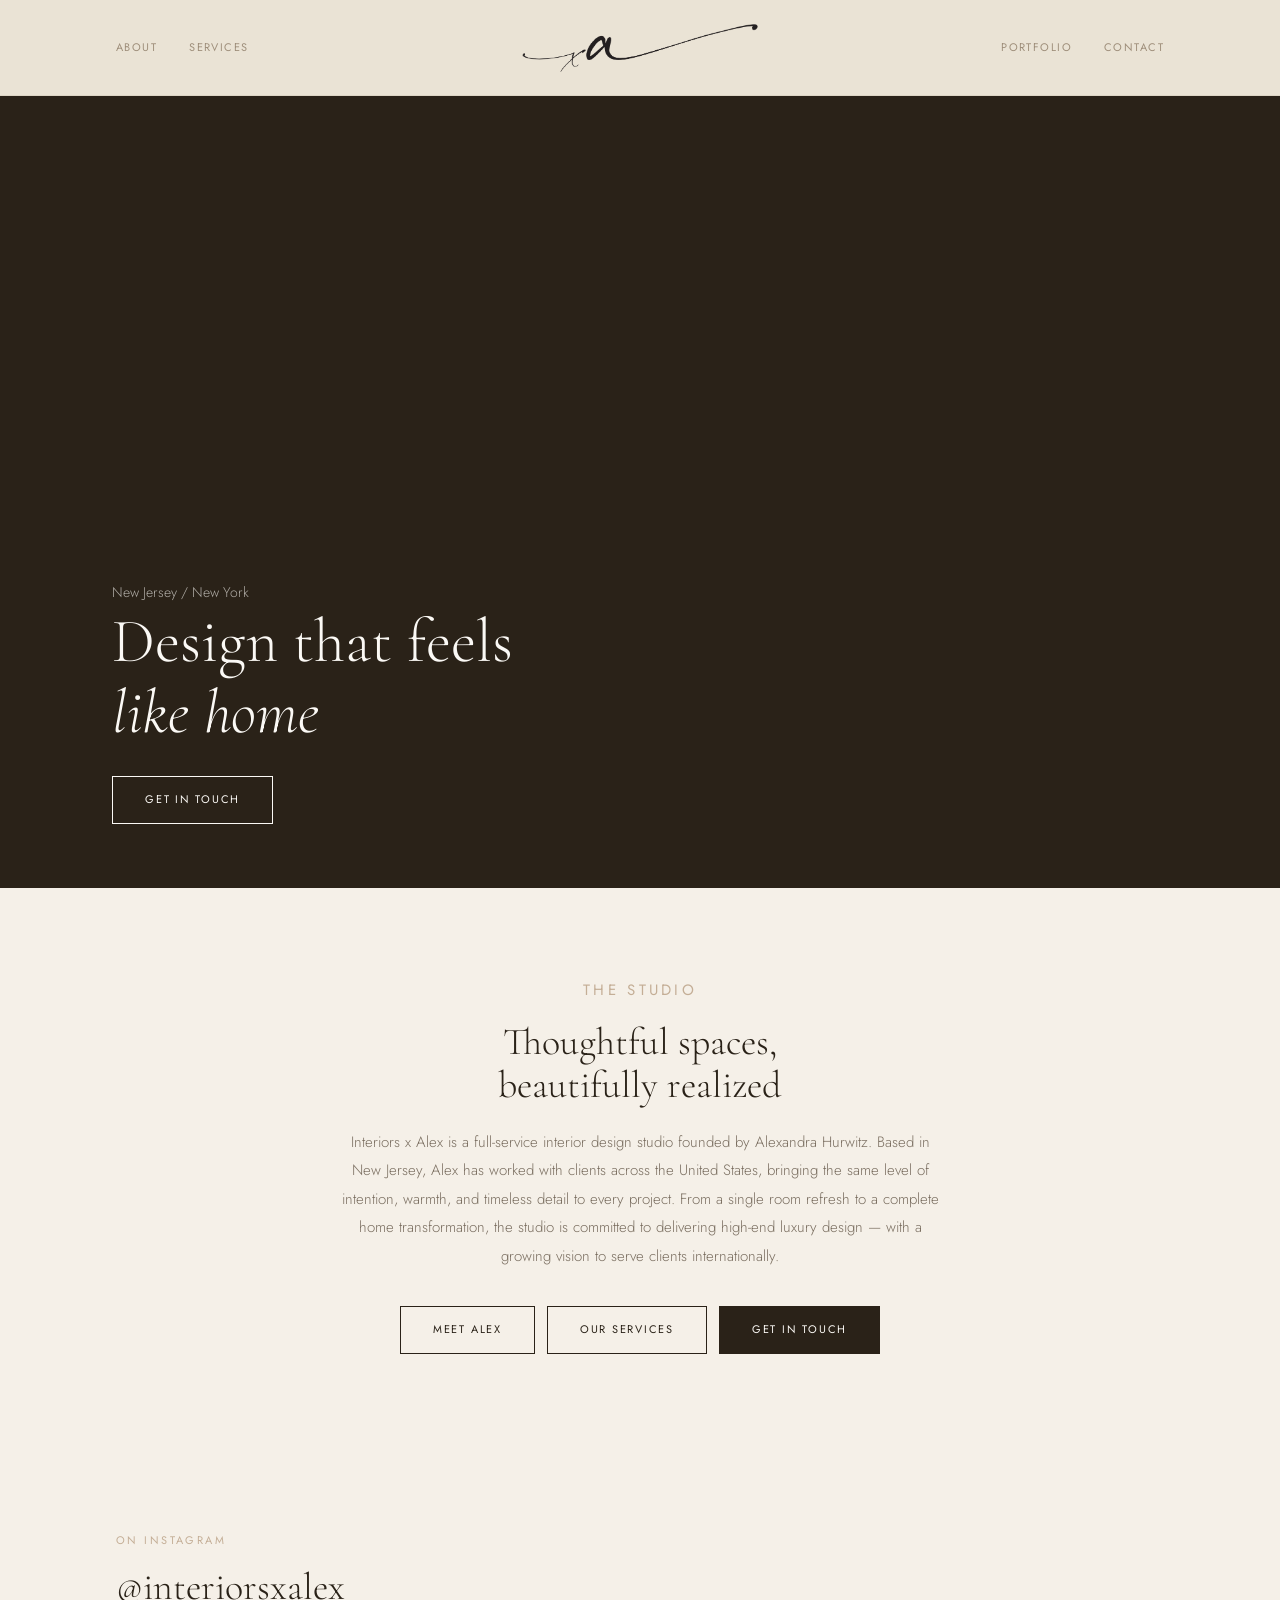
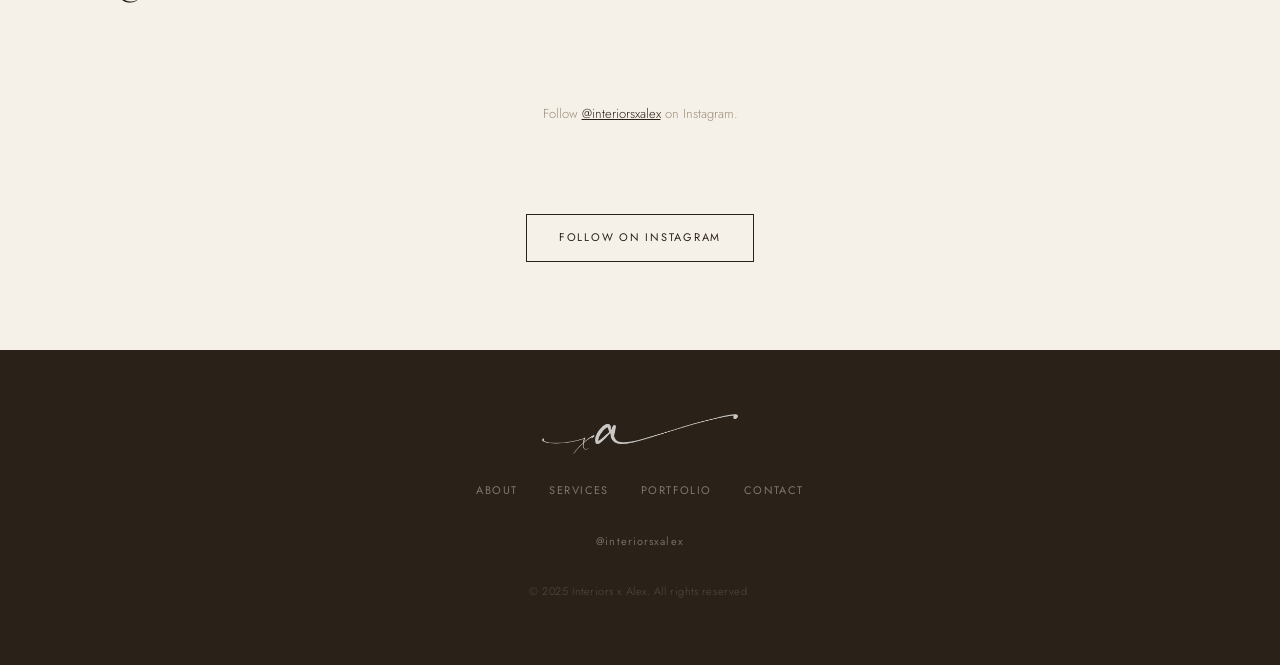
==== index.html @ ea7c3983 "Move mobile hero text to top, swap button to Contact Co-Authored-By: Claude Sonnet 4.6 <noreply@anth" ====
﻿<!DOCTYPE html>
<html lang="en">
<head>
  <meta charset="UTF-8">
  <meta name="viewport" content="width=device-width, initial-scale=1.0">
  <title>Interiors x Alex | Interior Design, New Jersey</title>
  <link rel="icon" href="assets/images/favicon.ico">
  <meta property="og:title" content="Interiors x Alex | Interior Design, New Jersey">
  <meta property="og:description" content="Full-service interior design studio founded by Alexandra Hurwitz. Serving clients across the United States with high-end luxury residential and commercial design.">
  <meta property="og:image" content="https://interiorsxalex.com/assets/images/og-image.jpg">
  <meta property="og:url" content="https://interiorsxalex.com">
  <meta property="og:type" content="website">
  <link rel="stylesheet" href="assets/css/style.css?v=4">
</head>
<body>

  <!-- NAV -->
  <nav class="site-nav">
    <div class="nav-inner">
      <ul class="nav-links left">
        <li><a href="/about">About</a></li>
        <li><a href="/services">Services</a></li>
      </ul>
      <a href="/" class="nav-logo-wrap">
        <img class="nav-logo" src="assets/images/logo.png" alt="Interiors x Alex">
      </a>
      <ul class="nav-links right">
        <li><a href="/portfolio">Portfolio</a></li>
        <li><a href="/contact">Contact</a></li>
      </ul>
      <button class="nav-toggle" aria-label="Menu">&#9776;</button>
    </div>
  </nav>

  <!-- HERO -->
  <section class="hero">
    <div class="hero-bg" style="background-image: url('assets/images/hero.jpg');"></div>
    <div class="hero-overlay"></div>
    <div class="hero-content">
      <p class=”eyebrow”>New Jersey / New York</p>
      <h1>Design that feels<br><em>like home</em></h1>
      <a href="/contact" class="btn btn-light">Get in Touch</a>
    </div>
  </section>

  <!-- STUDIO INTRO -->
  <section class="section studio-intro">
    <div class="container studio-intro-centered">
      <p class="eyebrow">The Studio</p>
      <h2>Thoughtful spaces,<br>beautifully realized</h2>
      <p>Interiors x Alex is a full-service interior design studio founded by Alexandra Hurwitz. Based in New Jersey, Alex has worked with clients across the United States, bringing the same level of intention, warmth, and timeless detail to every project. From a single room refresh to a complete home transformation, the studio is committed to delivering high-end luxury design — with a growing vision to serve clients internationally.</p>
      <div class="intro-actions">
        <a href="/about" class="btn btn-outline">Meet Alex</a>
        <a href="/services" class="btn btn-outline">Our Services</a>
        <a href="/contact" class="btn btn-espresso">Get in Touch</a>
      </div>
    </div>
  </section>

  <!-- INSTAGRAM FEED -->
  <section class="section insta-home-section">
    <div class="container">
      <div class="section-header">
        <p class="eyebrow">On Instagram</p>
        <h2>@interiorsxalex</h2>
      </div>
      <div class="insta-feed-grid" id="insta-feed-grid">
        <div class="insta-loading">Loading posts...</div>
      </div>
      <div class="section-cta">
        <a href="https://www.instagram.com/interiorsxalex" target="_blank" rel="noopener" class="btn btn-outline">Follow on Instagram</a>
      </div>
    </div>
  </section>

  <!-- FOOTER -->
  <footer class="site-footer">
    <div class="footer-inner">
      <div class="footer-logo">
        <img src="assets/images/logo.png" alt="Interiors x Alex">
      </div>
      <nav class="footer-nav">
        <a href="/about">About</a>
        <a href="/services">Services</a>
        <a href="/portfolio">Portfolio</a>
        <a href="/contact">Contact</a>
      </nav>
      <div class="footer-social">
        <a href="https://www.instagram.com/interiorsxalex" target="_blank" rel="noopener">@interiorsxalex</a>
      </div>
      <p class="footer-copy">&copy; 2025 Interiors x Alex. All rights reserved.</p>
    </div>
  </footer>

  <div class="mobile-nav-overlay">
    <button class="mobile-nav-close" aria-label="Close">&times;</button>
    <a href="/">Home</a>
    <a href="/about">About</a>
    <a href="/services">Services</a>
    <a href="/portfolio">Portfolio</a>
    <a href="/contact">Contact</a>
    <a href="https://www.instagram.com/interiorsxalex" target="_blank" rel="noopener" class="mobile-nav-social">@interiorsxalex</a>
  </div>

  <script src="assets/js/main.js?v=4"></script>
</body>
</html>
---- assets/css/style.css ----
@import url('https://fonts.googleapis.com/css2?family=Cormorant+Garamond:ital,wght@0,300;0,400;0,500;1,300;1,400&family=Jost:wght@300;400;500&display=swap');

*, *::before, *::after { margin: 0; padding: 0; box-sizing: border-box; }

:root {
  --ln: #EAE3D5;
  --cr: #F5F0E8;
  --ow: #FBF9F5;
  --es: #2A2218;
  --tp: #9E8E7A;
  --st: #7A6E60;
  --sd: #C4AE96;
  --wm: #DDD5C5;
}

html { scroll-behavior: smooth; }
body { background: var(--cr); color: var(--es); font-family: 'Jost', sans-serif; font-weight: 400; line-height: 1.6; }
a { text-decoration: none; color: inherit; }
img { display: block; max-width: 100%; }
h1, h2, h3 { font-family: 'Cormorant Garamond', serif; font-weight: 300; line-height: 1.15; }
h1 { font-size: 52px; }
h2 { font-size: 38px; }
h3 { font-size: 22px; }
h1 em, h2 em { font-style: italic; }
p { font-size: 14px; color: var(--st); line-height: 1.85; font-weight: 300; }

/* ─── UTILITIES ─── */
.container { max-width: 1160px; margin: 0 auto; padding: 0 56px; }
.section { padding: 88px 0; }
.eyebrow {
  font-size: 11px; letter-spacing: .22em; text-transform: uppercase;
  color: var(--sd); margin-bottom: 16px; font-family: 'Jost', sans-serif; font-weight: 400;
}
.eyebrow.light { color: var(--sd); }
.grid-2 { display: grid; grid-template-columns: 1fr 1fr; gap: 72px; align-items: center; }
.centered { text-align: center; }
.section-header { margin-bottom: 52px; }
.section-header h2 { margin-top: 8px; }
.section-cta { text-align: center; margin-top: 48px; }

/* ─── BUTTONS ─── */
.btn {
  display: inline-block; font-family: 'Jost', sans-serif;
  font-size: 11px; letter-spacing: .16em; text-transform: uppercase;
  padding: 14px 32px; border: 1px solid currentColor;
  transition: background .2s, color .2s;
  cursor: pointer;
}
.btn-light { color: var(--ow); border-color: var(--ow); }
.btn-light:hover { background: var(--ow); color: var(--es); }
.btn-outline { color: var(--es); border-color: var(--es); }
.btn-outline:hover { background: var(--es); color: var(--ow); }
.btn-espresso { background: var(--es); color: var(--ow); border-color: var(--es); }
.btn-espresso:hover { background: var(--st); border-color: var(--st); }
.btn-full { width: 100%; text-align: center; display: block; }

/* ─── NAV ─── */
.site-nav {
  background: var(--ln); height: 96px;
  border-bottom: 1px solid var(--wm);
  position: sticky; top: 0; z-index: 100;
}
.nav-inner {
  max-width: 1160px; margin: 0 auto; padding: 0 56px;
  height: 100%; display: flex; align-items: center; justify-content: space-between;
  position: relative;
}
.nav-links {
  display: flex; gap: 32px; list-style: none;
  font-size: 11px; letter-spacing: .13em; text-transform: uppercase; color: var(--tp);
}
.nav-links a { transition: color .2s; }
.nav-links a:hover, .nav-links a.active { color: var(--es); }
.nav-logo-wrap { position: absolute; left: 50%; transform: translateX(-50%); }
.nav-logo { height: 48px; width: auto; }
.nav-toggle { display: none; background: none; border: none; cursor: pointer; font-size: 20px; color: var(--es); }

/* ─── HERO (homepage) ─── */
.hero {
  position: relative; height: 88vh; min-height: 520px;
  overflow: hidden; display: flex; align-items: flex-end; background: var(--es);
}
.hero-bg {
  position: absolute; inset: 0;
  background-size: cover; background-position: center; opacity: .7;
}
.hero-overlay {
  position: absolute; inset: 0;
  background: linear-gradient(to top, rgba(42,34,24,.75) 0%, rgba(42,34,24,.08) 60%, transparent 100%);
}
.hero-content { position: relative; z-index: 2; padding: 64px 112px; width: 100%; }
.hero-content .eyebrow { color: var(--sd); }
.hero-content h1 { color: var(--ow); font-size: 62px; margin-bottom: 28px; }
.hero-content p { color: rgba(251,249,245,.65); max-width: 420px; }

/* ─── STUDIO INTRO ─── */
.studio-intro { background: var(--cr); }
.studio-intro-centered { max-width: 720px; margin: 0 auto; text-align: center; }
.studio-intro-centered h2 { margin: 12px 0 20px; }
.studio-intro-centered p { font-size: 15px; line-height: 1.9; }
.intro-actions { display: flex; gap: 12px; justify-content: center; flex-wrap: wrap; margin-top: 36px; }
.studio-text h2 { margin: 8px 0 20px; }
.studio-text p { margin-bottom: 28px; }
.studio-image img { width: 100%; aspect-ratio: 4/5; object-fit: cover; }

/* ─── COMMERCIAL BANNER ─── */
.commercial-banner { background: var(--es); }
.commercial-banner .eyebrow { color: var(--sd); }
.commercial-banner h2 { color: var(--ow); margin: 8px 0 20px; }
.commercial-banner p { color: rgba(251,249,245,.55); margin-bottom: 32px; }
.commercial-image img { width: 100%; aspect-ratio: 4/3; object-fit: cover; }

/* ─── PORTFOLIO PREVIEW ─── */
.portfolio-preview { background: var(--ow); }
.preview-grid {
  display: grid; grid-template-columns: 1fr 1fr;
  grid-template-rows: auto auto; gap: 3px;
}
.preview-tile { position: relative; overflow: hidden; display: block; background: var(--wm); }
.preview-tile img { width: 100%; height: 100%; object-fit: cover; transition: transform .6s; }
.preview-tile:hover img { transform: scale(1.04); }
.tile-label {
  position: absolute; bottom: 0; left: 0; right: 0;
  padding: 16px 18px;
  background: linear-gradient(to top, rgba(42,34,24,.65), transparent);
  font-size: 11px; letter-spacing: .1em; text-transform: uppercase;
  color: var(--ow);
}
.tile-large { grid-row: span 2; aspect-ratio: 3/4; }
.tile-small { aspect-ratio: 4/3; }

/* ─── SERVICES OVERVIEW (homepage) ─── */
.services-overview { background: var(--cr); }
.services-overview .services-grid {
  display: grid; grid-template-columns: repeat(4, 1fr); gap: 2px;
}
.services-overview .service-card {
  padding: 40px 28px; background: var(--ow); border: 1px solid var(--wm);
}
.service-icon { font-size: 10px; color: var(--sd); margin-bottom: 20px; letter-spacing: .2em; }
.service-card h3 { font-size: 20px; margin-bottom: 12px; }
.service-card p { font-size: 13px; }

/* ─── ABOUT PREVIEW (homepage) ─── */
.about-preview { background: var(--ln); }
.about-image img { width: 100%; aspect-ratio: 3/4; object-fit: cover; }
.about-text h2 { margin: 8px 0 20px; }
.about-text p { margin-bottom: 28px; }

/* ─── PAGE HEADER ─── */
.page-header {
  background: var(--es); padding: 64px 112px; text-align: center;
}
.page-header .eyebrow { color: var(--sd); }
.page-header h1 { color: var(--ow); margin-top: 8px; }

/* ─── TABS ─── */
.tabs-bar {
  background: var(--ow); border-bottom: 1px solid var(--wm);
  position: sticky; top: 96px; z-index: 99;
}
.tabs-inner { display: flex; justify-content: center; }
.tab-btn {
  font-family: 'Jost', sans-serif; font-size: 11px;
  letter-spacing: .15em; text-transform: uppercase; color: var(--tp);
  padding: 20px 48px; cursor: pointer; border: none; background: none;
  border-bottom: 2px solid transparent; margin-bottom: -1px; transition: all .2s;
}
.tab-btn:hover { color: var(--es); }
.tab-btn.active { color: var(--es); border-bottom-color: var(--es); }
.tab-panel { display: none; }
.tab-panel.active { display: block; }

/* ─── MOSAIC GRID ─── */
.mosaic-grid {
  display: grid; grid-template-columns: repeat(12, 1fr);
  grid-auto-rows: 200px; gap: 3px; padding: 24px 56px;
  max-width: 1160px; margin: 0 auto;
}
.mosaic-item { overflow: hidden; position: relative; cursor: pointer; background: var(--wm); }
.mosaic-item img { width: 100%; height: 100%; object-fit: cover; transition: transform .6s; }
.mosaic-item:hover img { transform: scale(1.05); }
.mosaic-label {
  position: absolute; bottom: 0; left: 0; right: 0;
  padding: 20px 18px;
  background: linear-gradient(to top, rgba(42,34,24,.7), transparent);
  opacity: 0; transition: opacity .3s; display: flex; flex-direction: column; gap: 3px;
}
.mosaic-item:hover .mosaic-label { opacity: 1; }
.mosaic-cat { font-size: 9px; letter-spacing: .14em; text-transform: uppercase; color: rgba(251,249,245,.65); }
.mosaic-title { font-family: 'Cormorant Garamond', serif; font-size: 16px; font-weight: 300; color: var(--ow); }
.c-6-3 { grid-column: span 6; grid-row: span 3; }
.c-6-2 { grid-column: span 6; grid-row: span 2; }
.c-3-2 { grid-column: span 3; grid-row: span 2; }
.c-4-2 { grid-column: span 4; grid-row: span 2; }
.c-3-1 { grid-column: span 3; grid-row: span 1; }
.c-4-1 { grid-column: span 4; grid-row: span 1; }

/* ─── DAY IN THE LIFE ─── */
.ditl-wrap { padding: 56px 0; }
.ditl-intro { text-align: center; padding: 0 56px 52px; }
.ditl-intro h2 { margin: 8px 0 16px; }
.ditl-intro p { max-width: 480px; margin: 0 auto 28px; }
.highlights-section { padding: 0 56px 40px; }
.highlights-label {
  font-size: 10px; letter-spacing: .2em; text-transform: uppercase;
  color: var(--tp); margin-bottom: 20px;
}
.highlights-row { display: flex; gap: 20px; overflow-x: auto; scrollbar-width: none; }
.highlights-row::-webkit-scrollbar { display: none; }
.highlight-bubble { display: flex; flex-direction: column; align-items: center; gap: 8px; flex-shrink: 0; }
.highlight-ring {
  width: 76px; height: 76px; border-radius: 50%; padding: 2.5px;
  background: linear-gradient(135deg, #C4AE96, #9E8E7A, #7A6E60);
  transition: transform .2s;
}
.highlight-bubble:hover .highlight-ring { transform: scale(1.06); }
.highlight-img {
  width: 100%; height: 100%; border-radius: 50%;
  border: 2.5px solid var(--cr); overflow: hidden;
}
.highlight-bubble span { font-size: 10px; color: var(--st); }
.insta-feed-section { padding: 0 56px 56px; }
.insta-feed-grid { display: grid; grid-template-columns: repeat(3, 1fr); gap: 3px; margin-bottom: 8px; }
.insta-tile { aspect-ratio: 1; overflow: hidden; position: relative; background: var(--wm); }
.insta-tile img { width: 100%; height: 100%; object-fit: cover; transition: transform .5s; }
.insta-tile:hover img { transform: scale(1.06); }
.insta-carousel-icon, .insta-video-icon {
  position: absolute; top: 8px; right: 8px;
  color: #fff; font-size: 14px; line-height: 1;
  text-shadow: 0 1px 3px rgba(0,0,0,.5);
  pointer-events: none;
}
.insta-loading, .insta-empty {
  grid-column: 1/-1; text-align: center; padding: 40px 0;
  color: var(--tp); font-size: 13px;
}
.insta-empty a { color: var(--es); text-decoration: underline; }

/* ─── ABOUT PAGE ─── */
.about-hero {
  position: relative; height: 60vh; min-height: 400px;
  overflow: hidden; display: flex; align-items: flex-end; background: var(--es);
}
.about-hero-bg {
  position: absolute; inset: 0;
  background-size: cover; background-position: top center; opacity: .7;
}
.bio-section { background: var(--cr); }
.bio-grid { display: grid; grid-template-columns: 2fr 1fr; gap: 80px; align-items: start; }
.bio-text h2 { margin: 8px 0 24px; }
.bio-text p { margin-bottom: 20px; }
.bio-text .btn { margin-top: 12px; }
.bio-image img { width: 100%; aspect-ratio: 3/4; object-fit: cover; }
.bio-credentials {
  display: flex; flex-direction: column; gap: 0;
  border-top: 1px solid var(--wm); margin-top: 24px;
}
.credential {
  padding: 20px 0; border-bottom: 1px solid var(--wm);
  display: flex; flex-direction: column; gap: 4px;
}
.cred-num { font-family: 'Cormorant Garamond', serif; font-size: 32px; font-weight: 300; color: var(--es); }
.cred-label { font-size: 10px; letter-spacing: .15em; text-transform: uppercase; color: var(--tp); }

/* ─── PHILOSOPHY ─── */
.philosophy-section { background: var(--ow); }
.philosophy-grid { display: grid; grid-template-columns: repeat(4, 1fr); gap: 1px; background: var(--wm); margin-top: 48px; }
.philosophy-card { background: var(--ow); padding: 40px 28px; }
.philosophy-num { font-size: 11px; letter-spacing: .18em; color: var(--sd); margin-bottom: 20px; }
.philosophy-card h3 { font-size: 20px; margin-bottom: 14px; }
.philosophy-card p { font-size: 13px; }

/* ─── PRESS ─── */
.press-section { background: var(--cr); }
.press-logos { display: flex; justify-content: center; gap: 56px; flex-wrap: wrap; margin-top: 40px; }
.press-name {
  font-family: 'Cormorant Garamond', serif; font-size: 18px; font-weight: 300;
  color: var(--wm); letter-spacing: .06em;
}

/* ─── SERVICES PAGE ─── */
.services-section { background: var(--cr); }
.services-detail-grid { display: flex; flex-direction: column; gap: 1px; margin-top: 0; background: var(--wm); }
.service-detail-card {
  display: grid; grid-template-columns: 80px 1fr; gap: 48px;
  padding: 48px; background: var(--ow);
}
.sdc-number {
  font-family: 'Cormorant Garamond', serif; font-size: 36px;
  font-weight: 300; color: var(--wm); padding-top: 4px;
}
.sdc-content h3 { font-size: 24px; margin-bottom: 16px; }
.sdc-content > p { margin-bottom: 24px; }
.service-includes { list-style: none; display: flex; flex-direction: column; gap: 8px; }
.service-includes li {
  font-size: 12px; color: var(--tp); letter-spacing: .04em;
  padding-left: 16px; position: relative;
}
.service-includes li::before {
  content: '—'; position: absolute; left: 0; color: var(--sd);
}

/* ─── COMMERCIAL SERVICES ─── */
.commercial-services-section { background: var(--es); padding: 88px 0; }
.commercial-services-header { text-align: center; margin-bottom: 56px; padding: 0 56px; }
.commercial-services-header .eyebrow { color: var(--sd); }
.commercial-services-header h2 { color: var(--ow); margin: 8px 0 16px; }
.commercial-services-sub { color: rgba(251,249,245,.5); max-width: 520px; margin: 0 auto; }
.commercial-specialty-grid {
  display: grid; grid-template-columns: repeat(4, 1fr);
  gap: 1px; background: rgba(221,213,197,.1);
  max-width: 1160px; margin: 0 auto; padding: 0 56px;
}
.specialty-card { background: var(--es); padding: 36px 28px; }
.specialty-icon { font-size: 8px; color: var(--sd); margin-bottom: 20px; letter-spacing: .3em; }
.specialty-card h3 { font-size: 18px; color: var(--ow); margin-bottom: 12px; }
.specialty-card p { font-size: 12px; color: rgba(251,249,245,.45); line-height: 1.85; }

/* ─── PROCESS ─── */
.process-section { background: var(--ow); }
.process-steps {
  display: flex; align-items: flex-start; gap: 0;
  margin-top: 52px;
}
.process-step { flex: 1; padding: 0 24px; }
.step-num {
  font-family: 'Cormorant Garamond', serif; font-size: 40px;
  font-weight: 300; color: var(--wm); margin-bottom: 16px;
}
.process-step h3 { font-size: 18px; margin-bottom: 12px; }
.process-step p { font-size: 13px; }
.process-connector {
  width: 1px; background: var(--wm); height: 60px;
  margin-top: 20px; flex-shrink: 0;
}

/* ─── SERVICES CTA ─── */
.services-cta { background: var(--ln); }
.services-cta h2 { margin: 8px 0 32px; }

/* ─── CONTACT PAGE ─── */
.contact-split {
  display: grid; grid-template-columns: 1fr 1fr;
  min-height: calc(100vh - 72px);
}
.contact-info {
  background: var(--es); padding: 80px 64px;
  display: flex; flex-direction: column; justify-content: center;
}
.contact-info .eyebrow { color: var(--sd); }
.contact-info h1 { color: var(--ow); margin: 8px 0 24px; }
.contact-intro { color: rgba(251,249,245,.55); margin-bottom: 48px; }
.contact-details { display: flex; flex-direction: column; gap: 24px; margin-bottom: 40px; }
.contact-detail-item { display: flex; flex-direction: column; gap: 4px; }
.contact-detail-label {
  font-size: 10px; letter-spacing: .18em; text-transform: uppercase; color: var(--sd);
}
.contact-detail-value { font-size: 14px; color: var(--ow); font-weight: 300; }
.contact-detail-value a { color: var(--ow); opacity: .7; transition: opacity .2s; }
.contact-detail-value a:hover { opacity: 1; }
.contact-availability { padding-top: 32px; border-top: 1px solid rgba(221,213,197,.12); }
.contact-availability p { color: rgba(251,249,245,.35); font-size: 12px; }
.contact-form-wrap {
  background: var(--cr); padding: 80px 64px;
  display: flex; flex-direction: column; justify-content: center;
}
.contact-form { display: flex; flex-direction: column; gap: 0; }
.form-row { display: grid; grid-template-columns: 1fr 1fr; gap: 24px; }
.form-group { margin-bottom: 28px; }
.form-group label {
  font-size: 10px; letter-spacing: .16em; text-transform: uppercase;
  color: var(--tp); display: block; margin-bottom: 10px;
}
.form-group input,
.form-group textarea,
.form-group select {
  width: 100%; background: var(--cr); border: none;
  border-bottom: 1px solid var(--wm); padding: 10px 0;
  font-size: 14px; color: var(--es); font-family: 'Jost', sans-serif;
  font-weight: 300; outline: none; transition: border-color .2s;
  -webkit-appearance: none; border-radius: 0;
}
.form-group select option { background: var(--cr); color: var(--es); }
.form-group input:focus,
.form-group textarea:focus,
.form-group select:focus { border-bottom-color: var(--es); }
.form-group input::placeholder,
.form-group textarea::placeholder { color: var(--wm); }
.form-group textarea { resize: none; height: 100px; }
.form-note { font-size: 11px; color: var(--tp); text-align: center; margin-top: 16px; }
.form-success { font-size: 16px; text-align: center; padding: 40px 0; color: var(--es); }
.form-error { color: #c0392b; font-size: 13px; text-align: center; margin-top: 12px; }

/* ─── FOOTER ─── */
.site-footer { background: var(--es); padding: 64px 56px; }
.footer-inner {
  max-width: 1160px; margin: 0 auto;
  display: flex; flex-direction: column; align-items: center; gap: 28px;
}
.footer-logo img {
  height: 40px; width: auto;
  filter: brightness(0) invert(1); opacity: .75;
}
.footer-nav {
  display: flex; gap: 32px; font-size: 11px;
  letter-spacing: .13em; text-transform: uppercase;
}
.footer-nav a { color: rgba(251,249,245,.4); transition: color .2s; }
.footer-nav a:hover { color: rgba(251,249,245,.8); }
.footer-social a {
  font-size: 11px; letter-spacing: .1em; color: rgba(251,249,245,.35);
  transition: color .2s;
}
.footer-social a:hover { color: rgba(251,249,245,.7); }
.footer-copy { font-size: 11px; color: rgba(251,249,245,.2); letter-spacing: .05em; }

/* ─── MOBILE NAV OVERLAY ─── */
.mobile-nav-overlay {
  display: none;
  position: fixed; inset: 0; z-index: 200;
  background: var(--es);
  flex-direction: column;
  align-items: center; justify-content: center;
  gap: 0;
}
.mobile-nav-overlay.open { display: flex; }
.mobile-nav-overlay a {
  font-family: 'Cormorant Garamond', serif; font-size: 36px;
  font-weight: 300; color: var(--ow); letter-spacing: .04em;
  padding: 18px 0; border-bottom: 1px solid rgba(221,213,197,.1);
  width: 100%; text-align: center; transition: color .2s;
}
.mobile-nav-overlay a:last-of-type { border-bottom: none; }
.mobile-nav-overlay a:hover { color: var(--sd); }
.mobile-nav-close {
  position: absolute; top: 28px; right: 28px;
  background: none; border: none; color: var(--ow);
  font-size: 28px; cursor: pointer; line-height: 1;
}
.mobile-nav-social {
  margin-top: 40px; font-size: 11px; letter-spacing: .15em;
  text-transform: uppercase; color: rgba(251,249,245,.35);
}

/* ─── MOBILE ─── */
@media (max-width: 768px) {
  h1 { font-size: 34px; }
  h2 { font-size: 26px; }
  h3 { font-size: 18px; }
  p { font-size: 14px; }
  .container { padding: 0 20px; }
  .section { padding: 56px 0; }
  .eyebrow { font-size: 10px; }
  .btn { font-size: 10px; padding: 14px 28px; }

  /* nav */
  .site-nav { height: 72px; }
  .nav-inner { padding: 0 20px; }
  .nav-links { display: none; }
  .nav-toggle { display: block; font-size: 22px; position: relative; z-index: 10; }
  .nav-logo-wrap { position: absolute; left: 50%; transform: translateX(-50%); }
  .nav-logo { height: 36px; }

  /* hero */
  .hero { height: 75vh; min-height: 420px; }
  .hero-content { padding: 28px 20px 28px; align-self: flex-start; margin-top: 24px; }
  .hero-content h1 { font-size: 36px; line-height: 1.1; margin-bottom: 20px; }
  .hero-content .eyebrow { margin-bottom: 10px; }

  /* studio intro */
  .studio-intro .grid-2 { grid-template-columns: 1fr; gap: 32px; }
  .studio-image { order: -1; }
  .studio-image img { aspect-ratio: 16/9; }

  /* commercial */
  .commercial-banner .grid-2 { grid-template-columns: 1fr; gap: 32px; }
  .commercial-image img { aspect-ratio: 16/9; }

  /* portfolio preview */
  .preview-grid { grid-template-columns: 1fr; gap: 3px; }
  .tile-large { aspect-ratio: 4/3; grid-row: span 1; }
  .tile-small { aspect-ratio: 4/3; }

  /* services overview */
  .services-overview .services-grid { grid-template-columns: 1fr; gap: 2px; }
  .services-overview .service-card { padding: 28px 20px; }

  /* about preview */
  .about-preview .grid-2 { grid-template-columns: 1fr; gap: 32px; }
  .about-image img { aspect-ratio: 16/9; }

  /* page header */
  .page-header { padding: 48px 20px; }
  .page-header h1 { font-size: 36px; }

  /* tabs */
  .tabs-bar { top: 72px; overflow-x: auto; }
  .tabs-inner { justify-content: flex-start; padding: 0 4px; min-width: max-content; width: 100%; }
  .tab-btn { padding: 18px 24px; font-size: 10px; white-space: nowrap; }

  /* mosaic */
  .mosaic-grid {
    grid-template-columns: 1fr 1fr;
    grid-auto-rows: 180px;
    padding: 12px 12px; gap: 3px;
  }
  .c-6-3, .c-6-2, .c-4-2, .c-3-2 { grid-column: span 2; grid-row: span 2; }
  .c-4-1, .c-3-1 { grid-column: span 1; grid-row: span 1; }

  /* ditl */
  .ditl-wrap { padding: 40px 0; }
  .ditl-intro { padding: 0 20px 36px; }
  .highlights-section { padding: 0 20px 32px; }
  .insta-feed-section { padding: 0 20px 40px; }
  .insta-home-section .insta-feed-grid { grid-template-columns: repeat(2, 1fr); gap: 2px; }
  .insta-feed-grid { grid-template-columns: repeat(3, 1fr); gap: 2px; }
  .highlight-ring { width: 64px; height: 64px; }

  /* about page */
  .about-hero { height: 50vh; }
  .bio-section .bio-grid { grid-template-columns: 1fr; gap: 32px; }
  .bio-credentials { flex-direction: row; flex-wrap: wrap; }
  .credential { flex: 1; min-width: 100px; }
  .philosophy-grid { grid-template-columns: 1fr; gap: 2px; }
  .philosophy-card { padding: 28px 20px; }
  .press-logos { gap: 24px; }

  /* services page */
  .services-detail-grid { gap: 8px; background: none; }
  .service-detail-card { grid-template-columns: 1fr; gap: 12px; padding: 28px 20px; }
  .sdc-number { font-size: 24px; }
  .commercial-specialty-grid { grid-template-columns: 1fr 1fr; gap: 1px; padding: 0 20px; }
  .commercial-services-header { padding: 0 20px; }
  .process-steps { flex-direction: column; gap: 0; }
  .process-step { padding: 28px 20px; border-bottom: 1px solid var(--wm); }
  .process-step:last-child { border-bottom: none; }
  .process-connector { display: none; }
  .services-cta .container { padding: 0 20px; }

  /* contact */
  .contact-split { grid-template-columns: 1fr; min-height: auto; }
  .contact-info { padding: 48px 20px; }
  .contact-info h1 { font-size: 32px; }
  .contact-form-wrap { padding: 40px 20px 56px; }
  .form-row { grid-template-columns: 1fr; gap: 0; }
  .form-group input,
  .form-group textarea,
  .form-group select { font-size: 16px; } /* prevents iOS zoom on focus */

  /* footer */
  .site-footer { padding: 48px 20px; }
  .footer-nav { flex-wrap: wrap; justify-content: center; gap: 12px 20px; }
  .footer-logo img { height: 32px; }
}
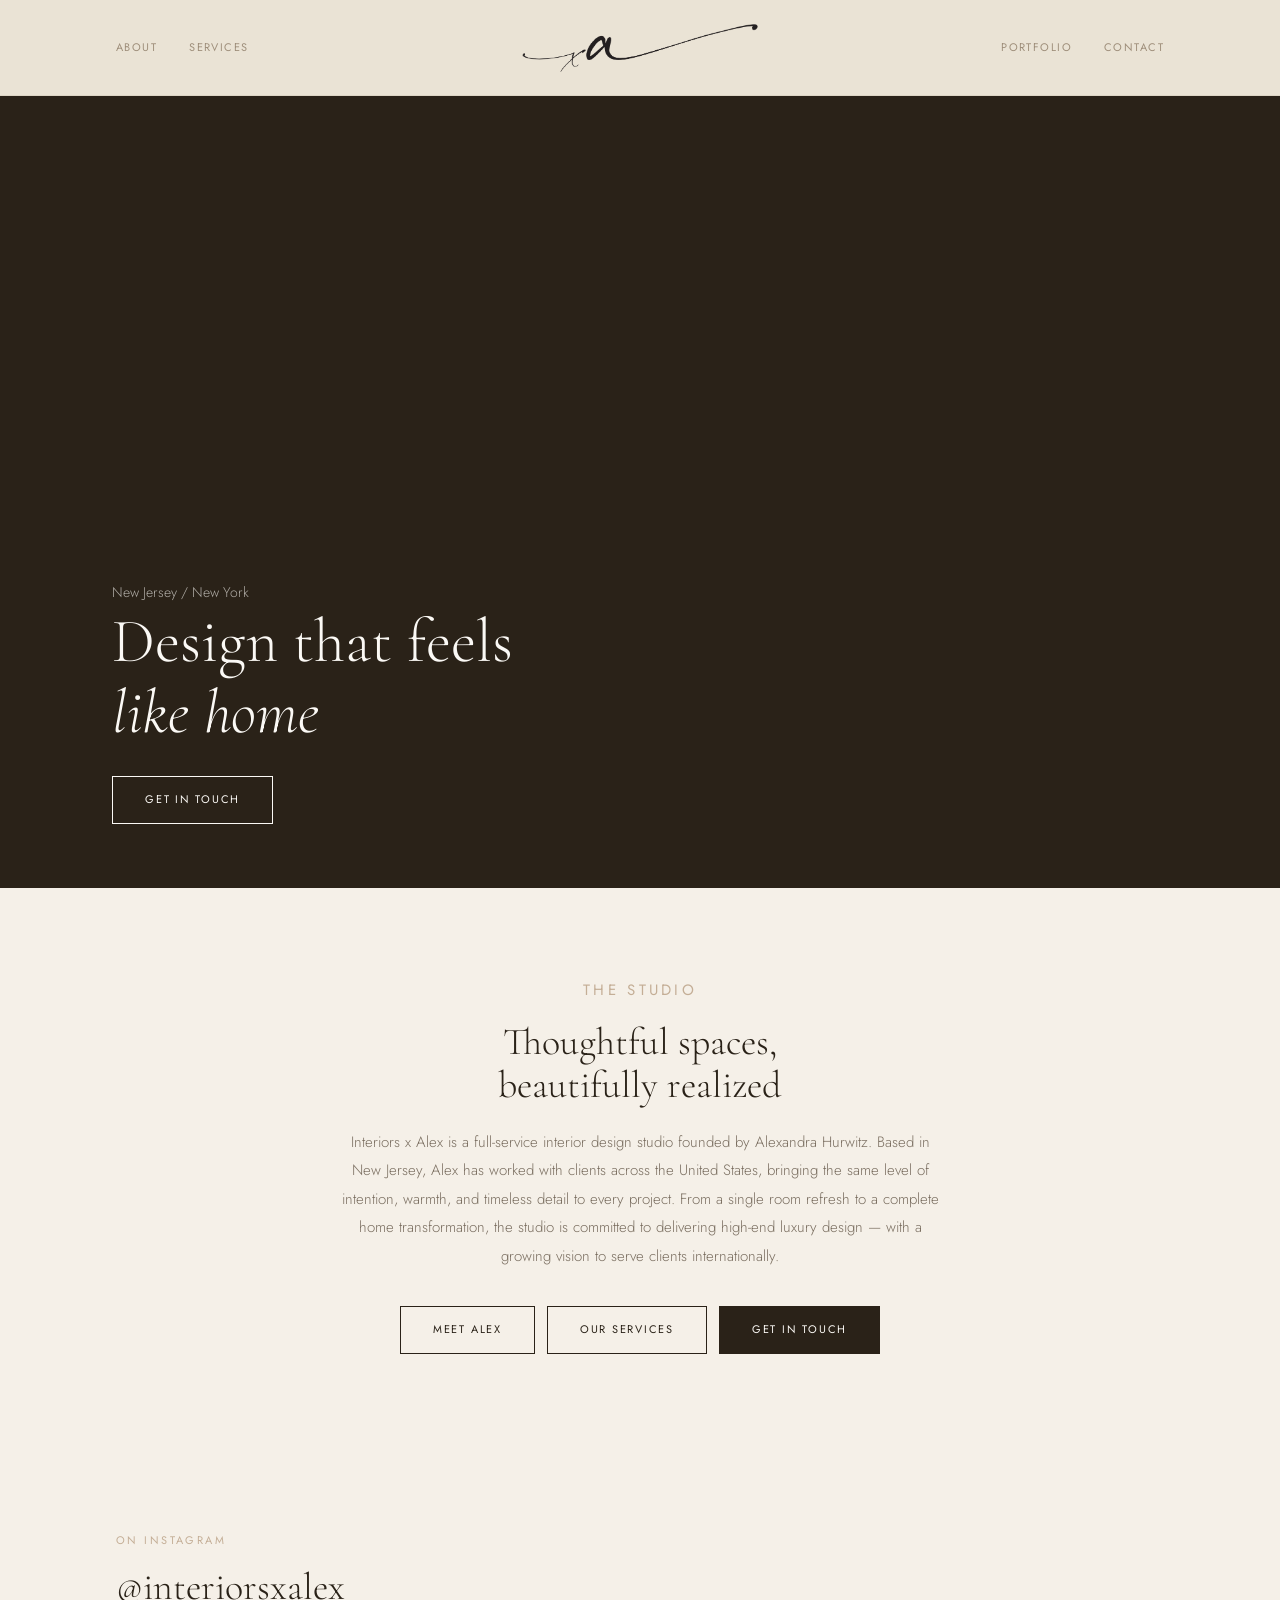
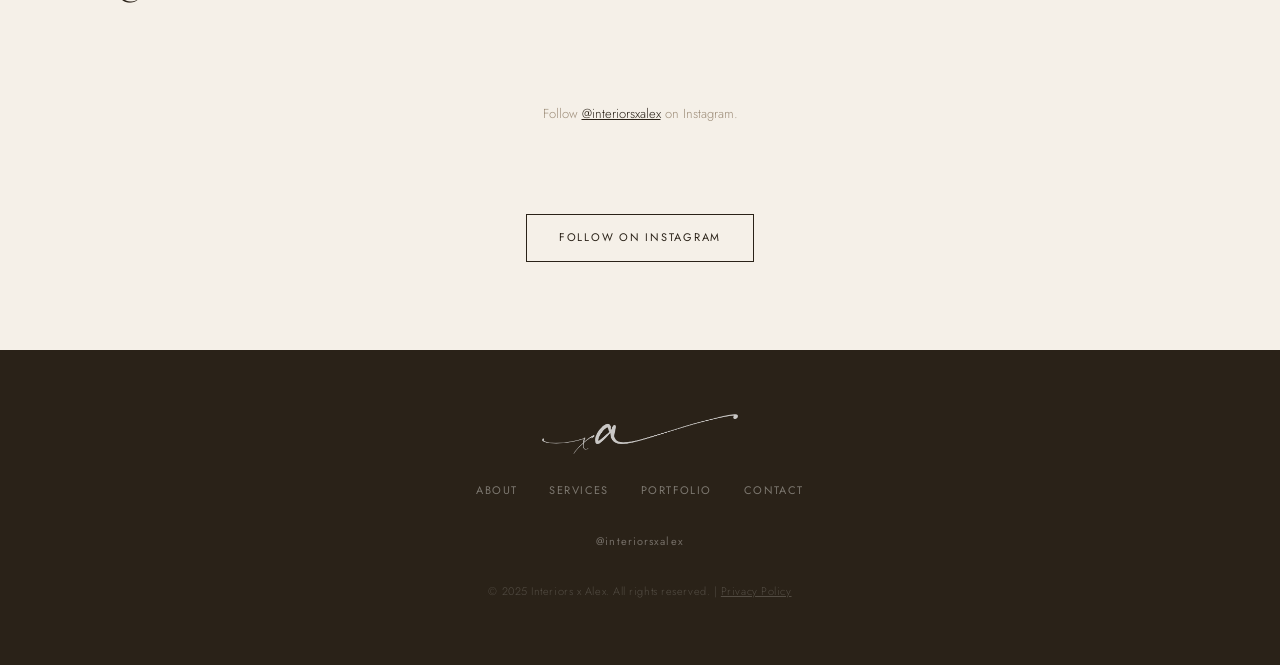
==== commit 8ea0d848: "Add NJ compliance: Privacy Policy page and footer links on all pages - Created privacy.html covering" ====
--- a/index.html
+++ b/index.html
@@ -3,13 +3,36 @@
 <head>
   <meta charset="UTF-8">
   <meta name="viewport" content="width=device-width, initial-scale=1.0">
-  <title>Interiors x Alex | Interior Design, New Jersey</title>
+  <title>Luxury Interior Designer | Rumson NJ | Interiors x Alex</title>
+  <meta name="description" content="Interiors x Alex is a luxury interior design studio serving Rumson, Red Bank, Colts Neck, Short Hills, and clients across New Jersey, New York, and the United States. Full-service residential and commercial design by Alexandra Hurwitz.">
+  <meta name="keywords" content="luxury interior designer Rumson NJ, high end interior design New Jersey, interior designer Monmouth County, luxury home design Red Bank, interior design Colts Neck, interior designer Short Hills NJ, luxury residential design New Jersey, commercial interior design NJ">
   <link rel="icon" href="assets/images/favicon.ico">
-  <meta property="og:title" content="Interiors x Alex | Interior Design, New Jersey">
-  <meta property="og:description" content="Full-service interior design studio founded by Alexandra Hurwitz. Serving clients across the United States with high-end luxury residential and commercial design.">
+  <meta property="og:title" content="Luxury Interior Designer | Rumson NJ | Interiors x Alex">
+  <meta property="og:description" content="Full-service luxury interior design studio founded by Alexandra Hurwitz. Serving Rumson, Red Bank, Colts Neck, Short Hills, and clients across the United States.">
   <meta property="og:image" content="https://interiorsxalex.com/assets/images/og-image.jpg">
   <meta property="og:url" content="https://interiorsxalex.com">
   <meta property="og:type" content="website">
+  <script type="application/ld+json">
+  {
+    "@context": "https://schema.org",
+    "@type": "InteriorDesigner",
+    "name": "Interiors x Alex",
+    "description": "Luxury interior design studio serving high-end residential and commercial clients across New Jersey, New York, and the United States.",
+    "url": "https://interiorsxalex.com",
+    "logo": "https://interiorsxalex.com/assets/images/logo.png",
+    "image": "https://interiorsxalex.com/assets/images/og-image.jpg",
+    "founder": { "@type": "Person", "name": "Alexandra Hurwitz" },
+    "areaServed": [
+      "Rumson, NJ", "Red Bank, NJ", "Colts Neck, NJ", "Fair Haven, NJ",
+      "Little Silver, NJ", "Spring Lake, NJ", "Short Hills, NJ", "Millburn, NJ",
+      "Summit, NJ", "Bernardsville, NJ", "Far Hills, NJ", "Princeton, NJ",
+      "New York, NY", "United States"
+    ],
+    "serviceType": ["Luxury Interior Design", "Residential Interior Design", "Commercial Interior Design", "Interior Styling", "3D Renderings"],
+    "priceRange": "$$$",
+    "sameAs": ["https://www.instagram.com/interiorsxalex"]
+  }
+  </script>
   <link rel="stylesheet" href="assets/css/style.css?v=4">
 </head>
 <body>
@@ -88,7 +111,7 @@
       <div class="footer-social">
         <a href="https://www.instagram.com/interiorsxalex" target="_blank" rel="noopener">@interiorsxalex</a>
       </div>
-      <p class="footer-copy">&copy; 2025 Interiors x Alex. All rights reserved.</p>
+      <p class="footer-copy">&copy; 2025 Interiors x Alex. All rights reserved. | <a href="/privacy" style="text-decoration:underline;">Privacy Policy</a></p>
     </div>
   </footer>
 
--- a/assets/css/style.css
+++ b/assets/css/style.css
@@ -463,8 +463,8 @@
   .nav-logo { height: 36px; }
 
   /* hero */
-  .hero { height: 75vh; min-height: 420px; }
-  .hero-content { padding: 28px 20px 28px; align-self: flex-start; margin-top: 24px; }
+  .hero { height: 38vh; min-height: 240px; align-items: center; }
+  .hero-content { padding: 20px; margin-top: 0; }
   .hero-content h1 { font-size: 36px; line-height: 1.1; margin-bottom: 20px; }
   .hero-content .eyebrow { margin-bottom: 10px; }
 
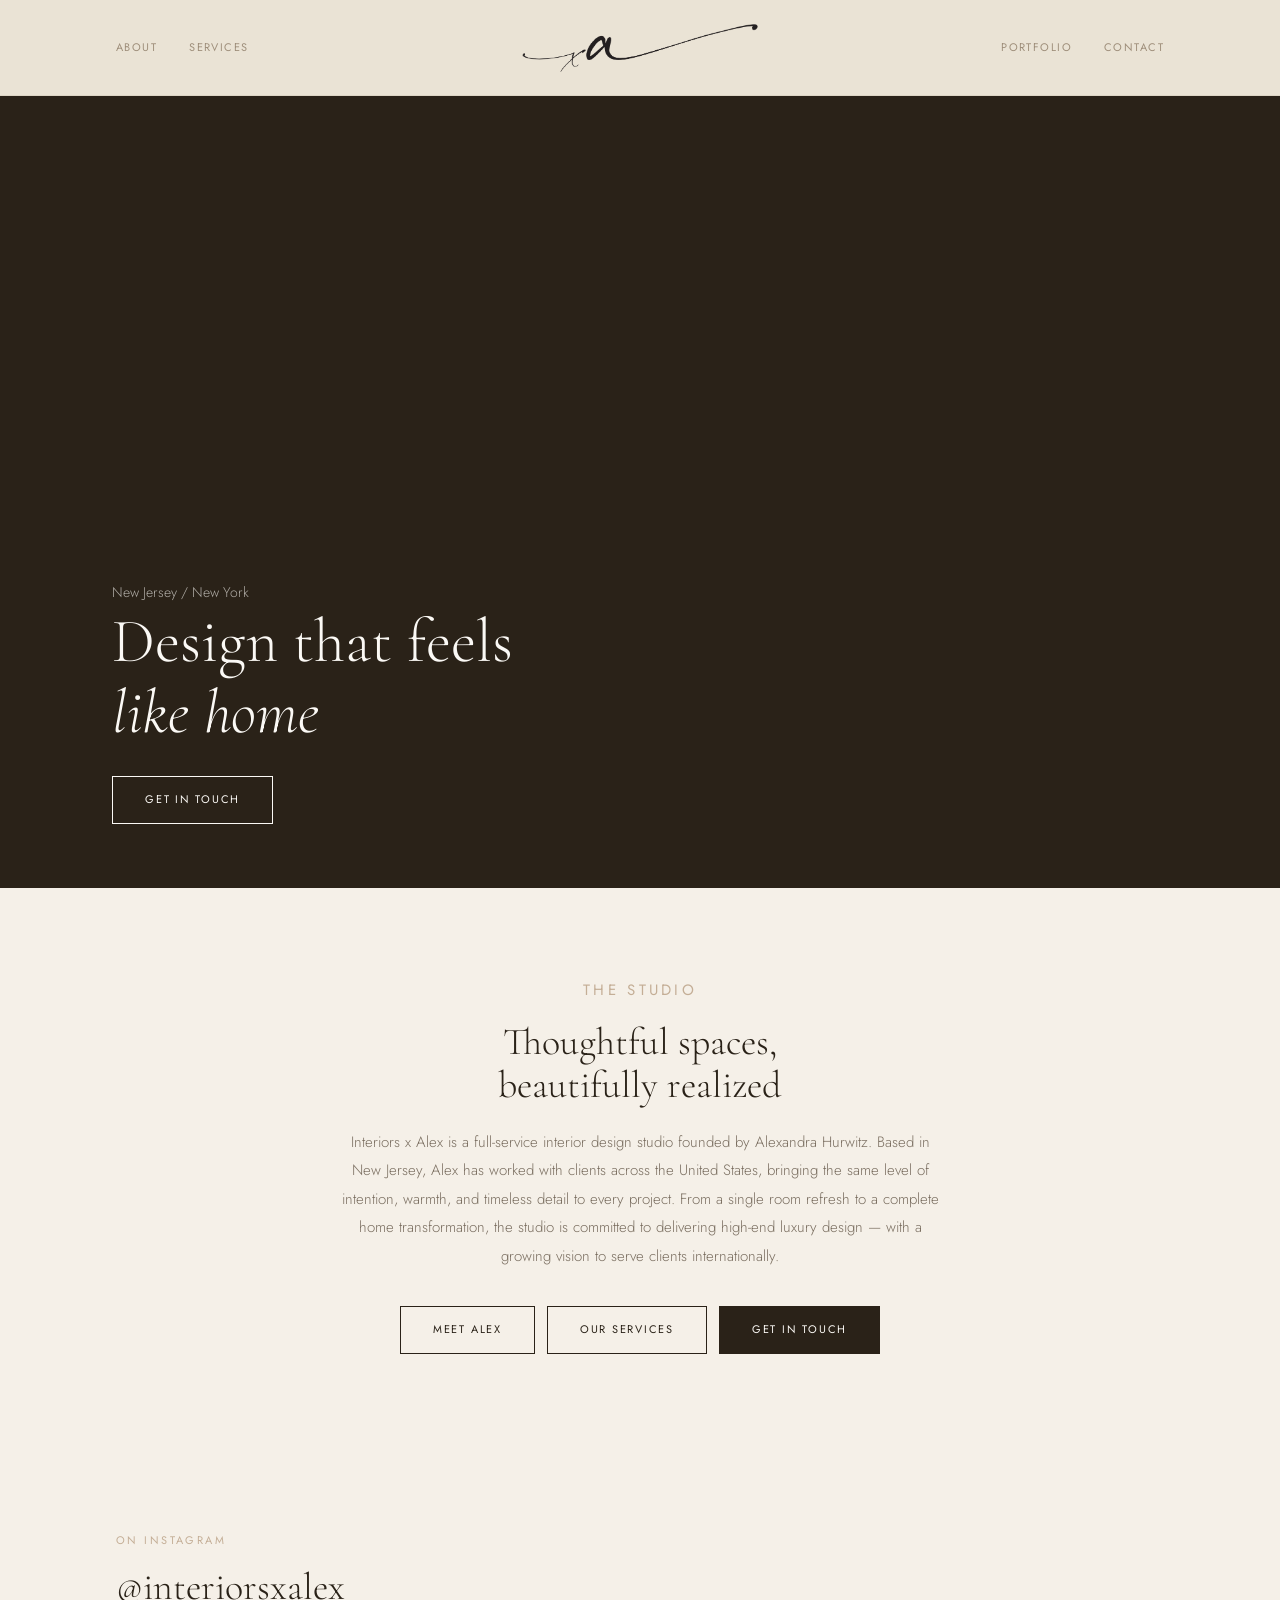
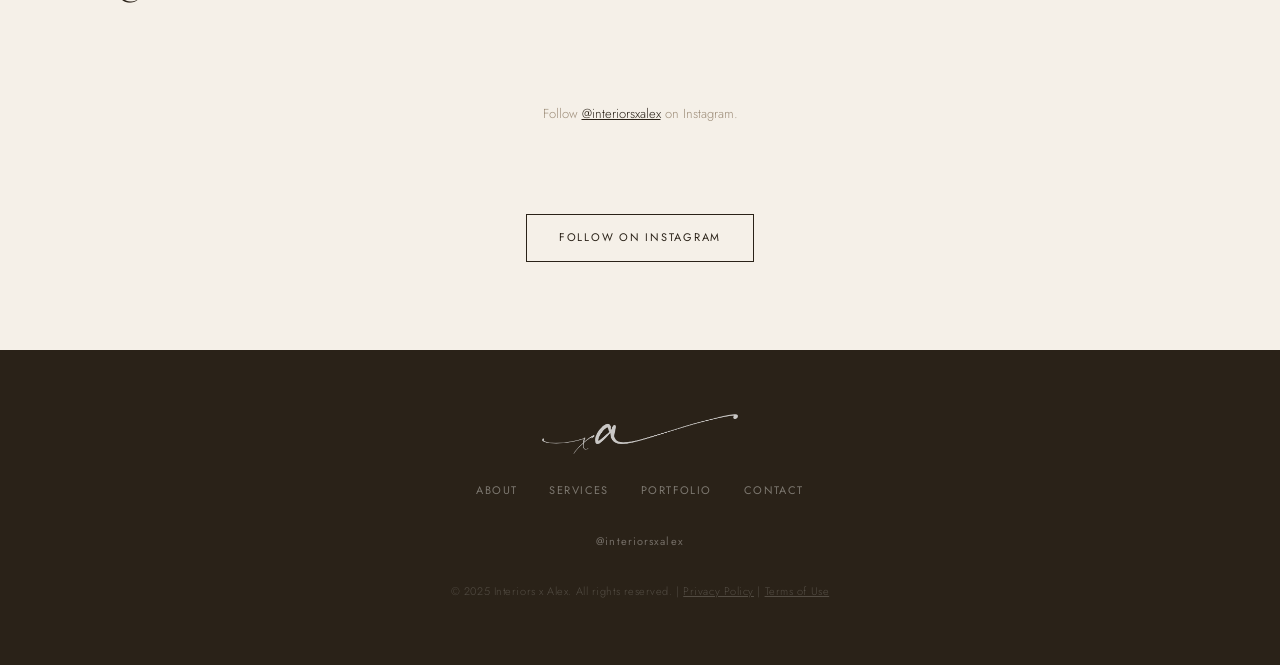
==== commit 9206391f: "Add Terms of Use, ADA accessibility improvements, footer legal links - Created terms.html with discl" ====
--- a/index.html
+++ b/index.html
@@ -3,12 +3,12 @@
 <head>
   <meta charset="UTF-8">
   <meta name="viewport" content="width=device-width, initial-scale=1.0">
-  <title>Luxury Interior Designer | Rumson NJ | Interiors x Alex</title>
-  <meta name="description" content="Interiors x Alex is a luxury interior design studio serving Rumson, Red Bank, Colts Neck, Short Hills, and clients across New Jersey, New York, and the United States. Full-service residential and commercial design by Alexandra Hurwitz.">
-  <meta name="keywords" content="luxury interior designer Rumson NJ, high end interior design New Jersey, interior designer Monmouth County, luxury home design Red Bank, interior design Colts Neck, interior designer Short Hills NJ, luxury residential design New Jersey, commercial interior design NJ">
+  <title>Luxury Interior Designer | Colts Neck NJ | Interiors x Alex</title>
+  <meta name="description" content="Interiors x Alex is a luxury interior design studio based in Colts Neck, NJ serving Rumson, Mantoloking, Red Bank, Short Hills, and high-end clients across New Jersey, New York, and the United States. Full-service residential and commercial design by Alexandra Hurwitz.">
+  <meta name="keywords" content="luxury interior designer Colts Neck NJ, high end interior design New Jersey, interior designer Monmouth County, luxury home design Rumson NJ, interior design Mantoloking NJ, interior designer Short Hills NJ, luxury residential design New Jersey, commercial interior design NJ">
   <link rel="icon" href="assets/images/favicon.ico">
-  <meta property="og:title" content="Luxury Interior Designer | Rumson NJ | Interiors x Alex">
-  <meta property="og:description" content="Full-service luxury interior design studio founded by Alexandra Hurwitz. Serving Rumson, Red Bank, Colts Neck, Short Hills, and clients across the United States.">
+  <meta property="og:title" content="Luxury Interior Designer | Colts Neck NJ | Interiors x Alex">
+  <meta property="og:description" content="Full-service luxury interior design studio based in Colts Neck, NJ, founded by Alexandra Hurwitz. Serving Rumson, Mantoloking, Red Bank, Short Hills, and clients across the United States.">
   <meta property="og:image" content="https://interiorsxalex.com/assets/images/og-image.jpg">
   <meta property="og:url" content="https://interiorsxalex.com">
   <meta property="og:type" content="website">
@@ -23,7 +23,7 @@
     "image": "https://interiorsxalex.com/assets/images/og-image.jpg",
     "founder": { "@type": "Person", "name": "Alexandra Hurwitz" },
     "areaServed": [
-      "Rumson, NJ", "Red Bank, NJ", "Colts Neck, NJ", "Fair Haven, NJ",
+      "Colts Neck, NJ", "Rumson, NJ", "Mantoloking, NJ", "Red Bank, NJ", "Fair Haven, NJ",
       "Little Silver, NJ", "Spring Lake, NJ", "Short Hills, NJ", "Millburn, NJ",
       "Summit, NJ", "Bernardsville, NJ", "Far Hills, NJ", "Princeton, NJ",
       "New York, NY", "United States"
@@ -33,12 +33,36 @@
     "sameAs": ["https://www.instagram.com/interiorsxalex"]
   }
   </script>
+  <!-- Google tag (gtag.js) -->
+  <script async src="https://www.googletagmanager.com/gtag/js?id=G-9QS1T9NNBW"></script>
+  <script>
+    window.dataLayer = window.dataLayer || [];
+    function gtag(){dataLayer.push(arguments);}
+    gtag('js', new Date());
+    gtag('config', 'G-9QS1T9NNBW');
+  </script>
+  <!-- Meta Pixel Code -->
+  <script>
+  !function(f,b,e,v,n,t,s)
+  {if(f.fbq)return;n=f.fbq=function(){n.callMethod?
+  n.callMethod.apply(n,arguments):n.queue.push(arguments)};
+  if(!f._fbq)f._fbq=n;n.push=n;n.loaded=!0;n.version='2.0';
+  n.queue=[];t=b.createElement(e);t.async=!0;
+  t.src=v;s=b.getElementsByTagName(e)[0];
+  s.parentNode.insertBefore(t,s)}(window, document,'script',
+  'https://connect.facebook.net/en_US/fbevents.js');
+  fbq('init', '1032090879216987');
+  fbq('track', 'PageView');
+  </script>
+  <noscript><img height="1" width="1" style="display:none" src="https://www.facebook.com/tr?id=1032090879216987&ev=PageView&noscript=1"/></noscript>
+  <!-- End Meta Pixel Code -->
   <link rel="stylesheet" href="assets/css/style.css?v=4">
 </head>
 <body>
+  <a href="#main-content" class="skip-link">Skip to main content</a>
 
   <!-- NAV -->
-  <nav class="site-nav">
+  <nav class="site-nav" aria-label="Main navigation">
     <div class="nav-inner">
       <ul class="nav-links left">
         <li><a href="/about">About</a></li>
@@ -56,6 +80,7 @@
   </nav>
 
   <!-- HERO -->
+  <main id="main-content">
   <section class="hero">
     <div class="hero-bg" style="background-image: url('assets/images/hero.jpg');"></div>
     <div class="hero-overlay"></div>
@@ -96,6 +121,8 @@
     </div>
   </section>
 
+  </main>
+
   <!-- FOOTER -->
   <footer class="site-footer">
     <div class="footer-inner">
@@ -111,11 +138,11 @@
       <div class="footer-social">
         <a href="https://www.instagram.com/interiorsxalex" target="_blank" rel="noopener">@interiorsxalex</a>
       </div>
-      <p class="footer-copy">&copy; 2025 Interiors x Alex. All rights reserved. | <a href="/privacy" style="text-decoration:underline;">Privacy Policy</a></p>
+      <p class="footer-copy">&copy; 2025 Interiors x Alex. All rights reserved. | <a href="/privacy" style="text-decoration:underline;">Privacy Policy</a> | <a href="/terms" style="text-decoration:underline;">Terms of Use</a></p>
     </div>
   </footer>
 
-  <div class="mobile-nav-overlay">
+  <div class="mobile-nav-overlay" role="dialog" aria-label="Mobile navigation" aria-modal="true">
     <button class="mobile-nav-close" aria-label="Close">&times;</button>
     <a href="/">Home</a>
     <a href="/about">About</a>
--- a/assets/css/style.css
+++ b/assets/css/style.css
@@ -16,6 +16,18 @@
 html { scroll-behavior: smooth; }
 body { background: var(--cr); color: var(--es); font-family: 'Jost', sans-serif; font-weight: 400; line-height: 1.6; }
 a { text-decoration: none; color: inherit; }
+
+/* ─── ADA / ACCESSIBILITY ─── */
+.skip-link {
+  position: absolute; top: -100px; left: 16px; z-index: 9999;
+  background: var(--es); color: var(--ow); padding: 10px 20px;
+  font-size: 13px; font-family: 'Jost', sans-serif; letter-spacing: .1em;
+  transition: top .15s;
+}
+.skip-link:focus { top: 8px; }
+a:focus-visible, button:focus-visible, input:focus-visible, select:focus-visible, textarea:focus-visible {
+  outline: 2px solid var(--es); outline-offset: 3px;
+}
 img { display: block; max-width: 100%; }
 h1, h2, h3 { font-family: 'Cormorant Garamond', serif; font-weight: 300; line-height: 1.15; }
 h1 { font-size: 52px; }
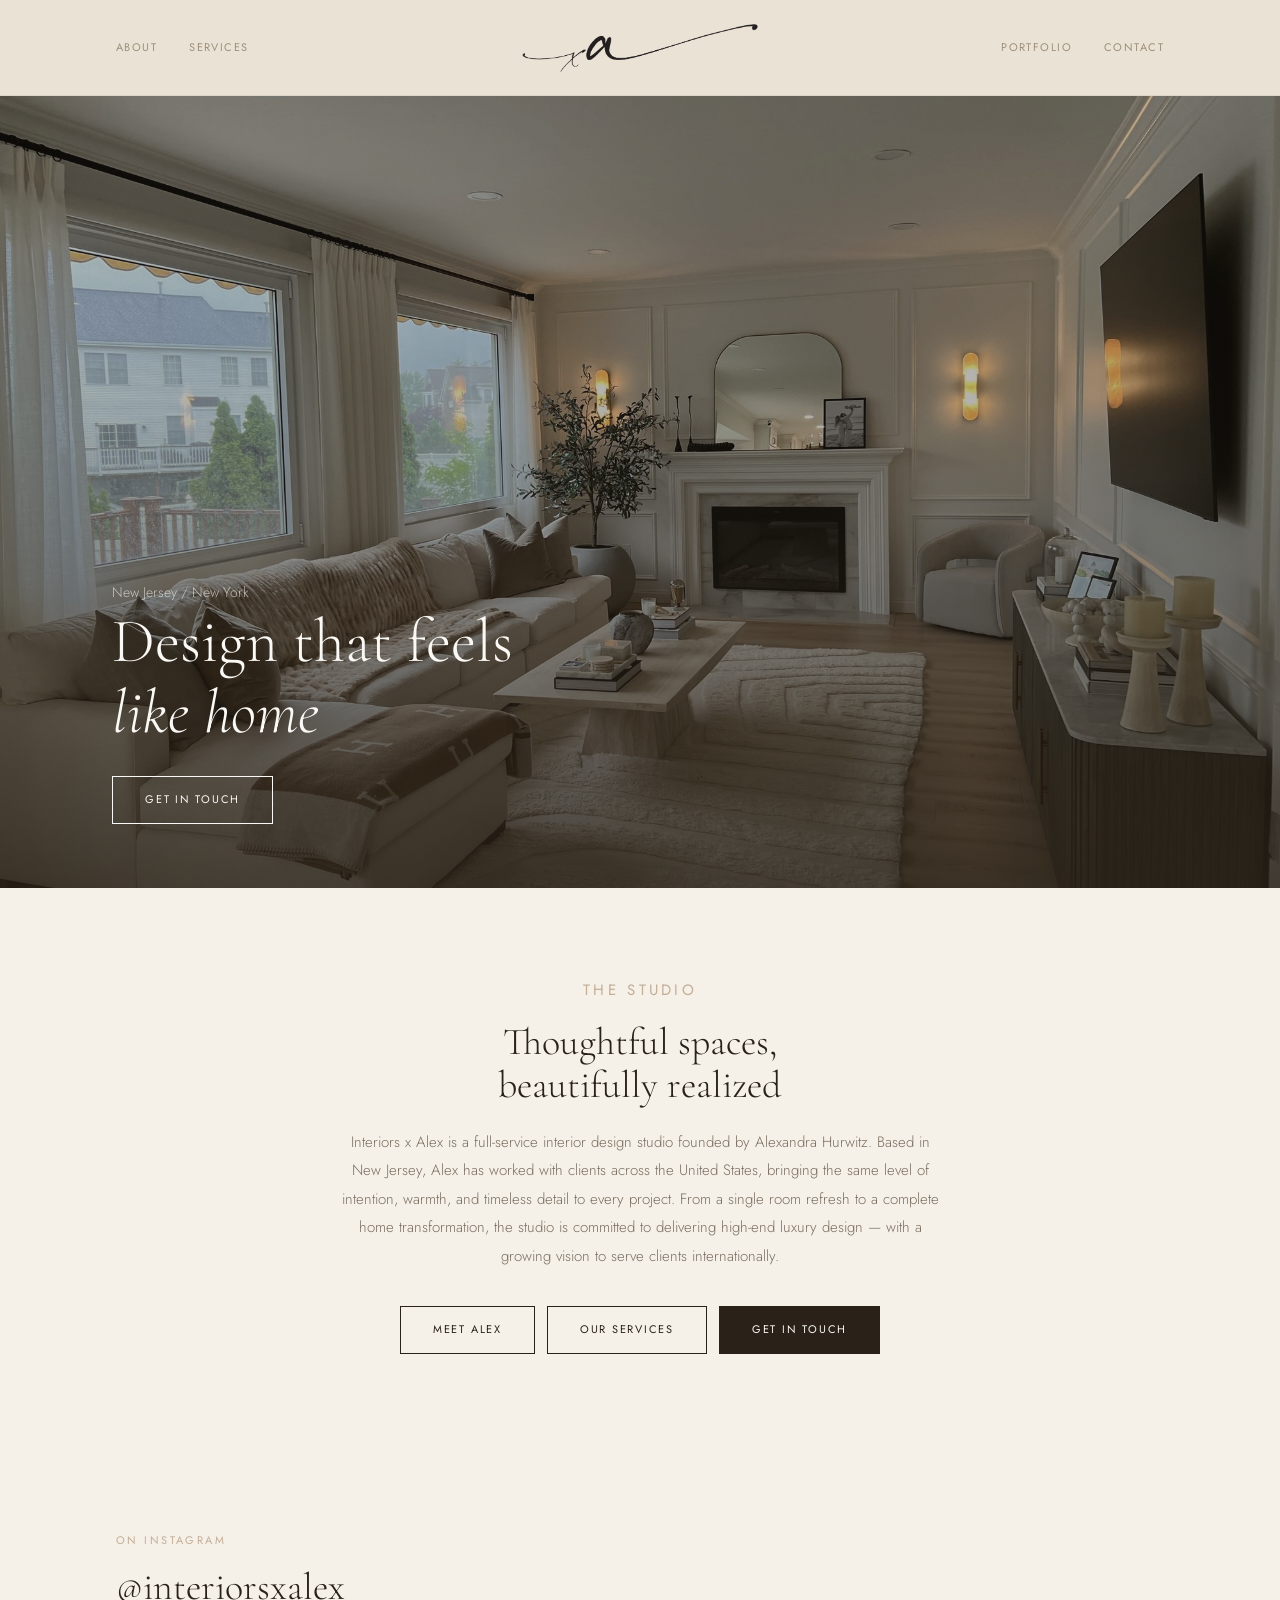
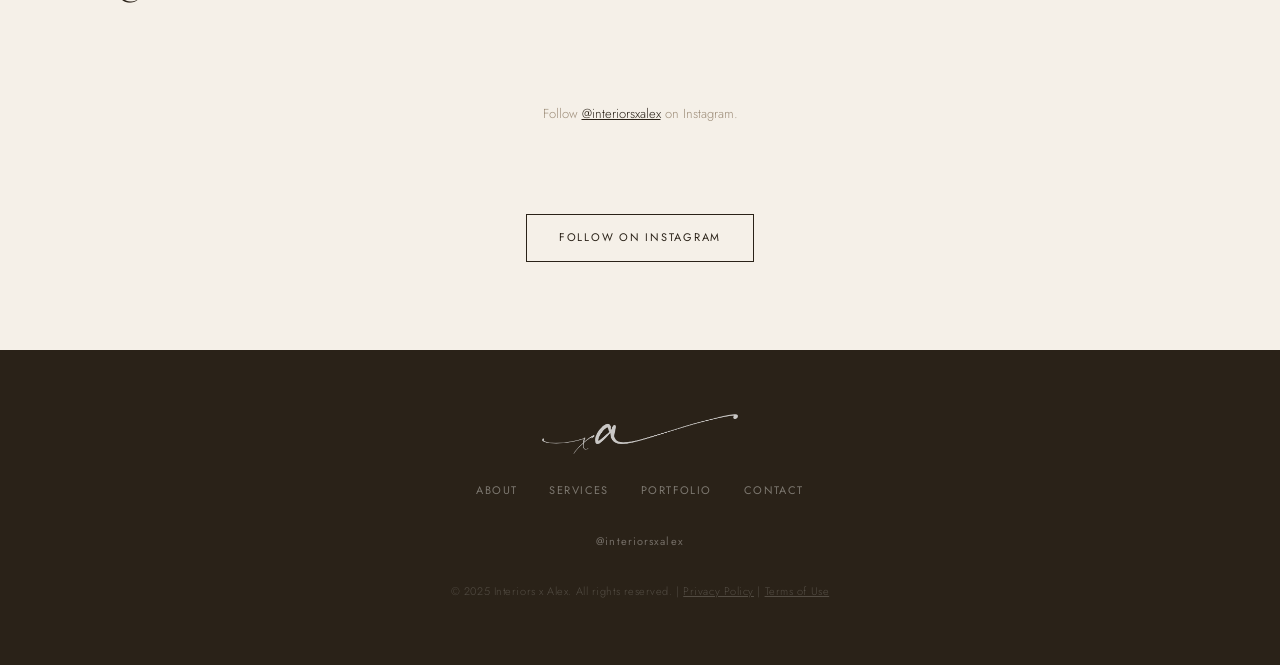
==== commit f7861c41: "Mobile overhaul: reduce text sizes, fix mobile nav overlay, tighten spacing" ====
--- a/index.html
+++ b/index.html
@@ -56,7 +56,7 @@
   </script>
   <noscript><img height="1" width="1" style="display:none" src="https://www.facebook.com/tr?id=1032090879216987&ev=PageView&noscript=1"/></noscript>
   <!-- End Meta Pixel Code -->
-  <link rel="stylesheet" href="assets/css/style.css?v=4">
+  <link rel="stylesheet" href="assets/css/style.css?v=5">
 </head>
 <body>
   <a href="#main-content" class="skip-link">Skip to main content</a>
--- a/assets/css/style.css
+++ b/assets/css/style.css
@@ -457,36 +457,49 @@
 
 /* ─── MOBILE ─── */
 @media (max-width: 768px) {
-  h1 { font-size: 34px; }
-  h2 { font-size: 26px; }
-  h3 { font-size: 18px; }
-  p { font-size: 14px; }
+  h1 { font-size: 28px; }
+  h2 { font-size: 22px; }
+  h3 { font-size: 17px; }
+  p { font-size: 13px; }
   .container { padding: 0 20px; }
-  .section { padding: 56px 0; }
-  .eyebrow { font-size: 10px; }
-  .btn { font-size: 10px; padding: 14px 28px; }
+  .section { padding: 48px 0; }
+  .eyebrow { font-size: 9px; letter-spacing: .18em; }
+  .btn { font-size: 10px; padding: 12px 24px; }
 
   /* nav */
-  .site-nav { height: 72px; }
+  .site-nav { height: 64px; }
   .nav-inner { padding: 0 20px; }
   .nav-links { display: none; }
-  .nav-toggle { display: block; font-size: 22px; position: relative; z-index: 10; }
+  .nav-toggle { display: block; font-size: 20px; position: relative; z-index: 10; }
   .nav-logo-wrap { position: absolute; left: 50%; transform: translateX(-50%); }
-  .nav-logo { height: 36px; }
+  .nav-logo { height: 32px; }
+
+  /* mobile nav overlay */
+  .mobile-nav-overlay a {
+    font-size: 26px;
+    padding: 14px 0;
+  }
+  .mobile-nav-overlay .mobile-nav-social {
+    font-size: 10px !important;
+    margin-top: 28px;
+    padding: 0;
+    border-bottom: none;
+  }
+  .mobile-nav-close { top: 20px; right: 20px; font-size: 24px; }
 
   /* hero */
-  .hero { height: 38vh; min-height: 240px; align-items: center; }
+  .hero { height: 38vh; min-height: 220px; align-items: center; }
   .hero-content { padding: 20px; margin-top: 0; }
-  .hero-content h1 { font-size: 36px; line-height: 1.1; margin-bottom: 20px; }
-  .hero-content .eyebrow { margin-bottom: 10px; }
+  .hero-content h1 { font-size: 28px; line-height: 1.15; margin-bottom: 16px; }
+  .hero-content p { font-size: 13px; }
 
   /* studio intro */
-  .studio-intro .grid-2 { grid-template-columns: 1fr; gap: 32px; }
+  .studio-intro .grid-2 { grid-template-columns: 1fr; gap: 28px; }
   .studio-image { order: -1; }
   .studio-image img { aspect-ratio: 16/9; }
 
   /* commercial */
-  .commercial-banner .grid-2 { grid-template-columns: 1fr; gap: 32px; }
+  .commercial-banner .grid-2 { grid-template-columns: 1fr; gap: 28px; }
   .commercial-image img { aspect-ratio: 16/9; }
 
   /* portfolio preview */
@@ -496,72 +509,85 @@
 
   /* services overview */
   .services-overview .services-grid { grid-template-columns: 1fr; gap: 2px; }
-  .services-overview .service-card { padding: 28px 20px; }
+  .services-overview .service-card { padding: 24px 20px; }
+  .service-card h3 { font-size: 17px; }
+  .service-card p { font-size: 12px; }
 
   /* about preview */
-  .about-preview .grid-2 { grid-template-columns: 1fr; gap: 32px; }
+  .about-preview .grid-2 { grid-template-columns: 1fr; gap: 28px; }
   .about-image img { aspect-ratio: 16/9; }
 
   /* page header */
-  .page-header { padding: 48px 20px; }
-  .page-header h1 { font-size: 36px; }
+  .page-header { padding: 40px 20px; }
+  .page-header h1 { font-size: 28px; }
 
   /* tabs */
-  .tabs-bar { top: 72px; overflow-x: auto; }
+  .tabs-bar { top: 64px; overflow-x: auto; }
   .tabs-inner { justify-content: flex-start; padding: 0 4px; min-width: max-content; width: 100%; }
-  .tab-btn { padding: 18px 24px; font-size: 10px; white-space: nowrap; }
+  .tab-btn { padding: 16px 20px; font-size: 9px; white-space: nowrap; }
 
   /* mosaic */
   .mosaic-grid {
     grid-template-columns: 1fr 1fr;
-    grid-auto-rows: 180px;
-    padding: 12px 12px; gap: 3px;
+    grid-auto-rows: 150px;
+    padding: 10px; gap: 3px;
   }
   .c-6-3, .c-6-2, .c-4-2, .c-3-2 { grid-column: span 2; grid-row: span 2; }
   .c-4-1, .c-3-1 { grid-column: span 1; grid-row: span 1; }
+  .mosaic-title { font-size: 13px; }
 
   /* ditl */
-  .ditl-wrap { padding: 40px 0; }
-  .ditl-intro { padding: 0 20px 36px; }
-  .highlights-section { padding: 0 20px 32px; }
-  .insta-feed-section { padding: 0 20px 40px; }
+  .ditl-wrap { padding: 32px 0; }
+  .ditl-intro { padding: 0 20px 28px; }
+  .ditl-intro h2 { font-size: 22px; }
+  .highlights-section { padding: 0 20px 28px; }
+  .insta-feed-section { padding: 0 20px 36px; }
   .insta-home-section .insta-feed-grid { grid-template-columns: repeat(2, 1fr); gap: 2px; }
   .insta-feed-grid { grid-template-columns: repeat(3, 1fr); gap: 2px; }
-  .highlight-ring { width: 64px; height: 64px; }
+  .highlight-ring { width: 60px; height: 60px; }
 
   /* about page */
-  .about-hero { height: 50vh; }
-  .bio-section .bio-grid { grid-template-columns: 1fr; gap: 32px; }
+  .bio-section .bio-grid { grid-template-columns: 1fr; gap: 28px; }
+  .bio-image { order: -1; }
+  .bio-image img { aspect-ratio: 4/3; }
+  .bio-text h2 { font-size: 22px; }
   .bio-credentials { flex-direction: row; flex-wrap: wrap; }
   .credential { flex: 1; min-width: 100px; }
+  .cred-num { font-size: 24px; }
   .philosophy-grid { grid-template-columns: 1fr; gap: 2px; }
-  .philosophy-card { padding: 28px 20px; }
-  .press-logos { gap: 24px; }
+  .philosophy-card { padding: 24px 20px; }
+  .philosophy-card h3 { font-size: 17px; }
+  .press-logos { gap: 20px; }
 
   /* services page */
   .services-detail-grid { gap: 8px; background: none; }
-  .service-detail-card { grid-template-columns: 1fr; gap: 12px; padding: 28px 20px; }
-  .sdc-number { font-size: 24px; }
+  .service-detail-card { grid-template-columns: 1fr; gap: 8px; padding: 24px 20px; }
+  .sdc-number { font-size: 22px; }
+  .sdc-content h3 { font-size: 17px; }
   .commercial-specialty-grid { grid-template-columns: 1fr 1fr; gap: 1px; padding: 0 20px; }
   .commercial-services-header { padding: 0 20px; }
+  .commercial-services-header h2 { font-size: 22px; }
+  .specialty-card h3 { font-size: 15px; }
   .process-steps { flex-direction: column; gap: 0; }
-  .process-step { padding: 28px 20px; border-bottom: 1px solid var(--wm); }
+  .process-step { padding: 24px 20px; border-bottom: 1px solid var(--wm); }
   .process-step:last-child { border-bottom: none; }
+  .process-step h3 { font-size: 16px; }
   .process-connector { display: none; }
   .services-cta .container { padding: 0 20px; }
 
   /* contact */
   .contact-split { grid-template-columns: 1fr; min-height: auto; }
-  .contact-info { padding: 48px 20px; }
-  .contact-info h1 { font-size: 32px; }
-  .contact-form-wrap { padding: 40px 20px 56px; }
+  .contact-info { padding: 40px 20px; }
+  .contact-info h1 { font-size: 26px; }
+  .contact-form-wrap { padding: 32px 20px 48px; }
   .form-row { grid-template-columns: 1fr; gap: 0; }
   .form-group input,
   .form-group textarea,
   .form-group select { font-size: 16px; } /* prevents iOS zoom on focus */
 
   /* footer */
-  .site-footer { padding: 48px 20px; }
-  .footer-nav { flex-wrap: wrap; justify-content: center; gap: 12px 20px; }
-  .footer-logo img { height: 32px; }
-}
+  .site-footer { padding: 40px 20px; }
+  .footer-nav { flex-wrap: wrap; justify-content: center; gap: 10px 16px; font-size: 10px; }
+  .footer-logo img { height: 28px; }
+  .footer-copy { font-size: 10px; text-align: center; }
+}
